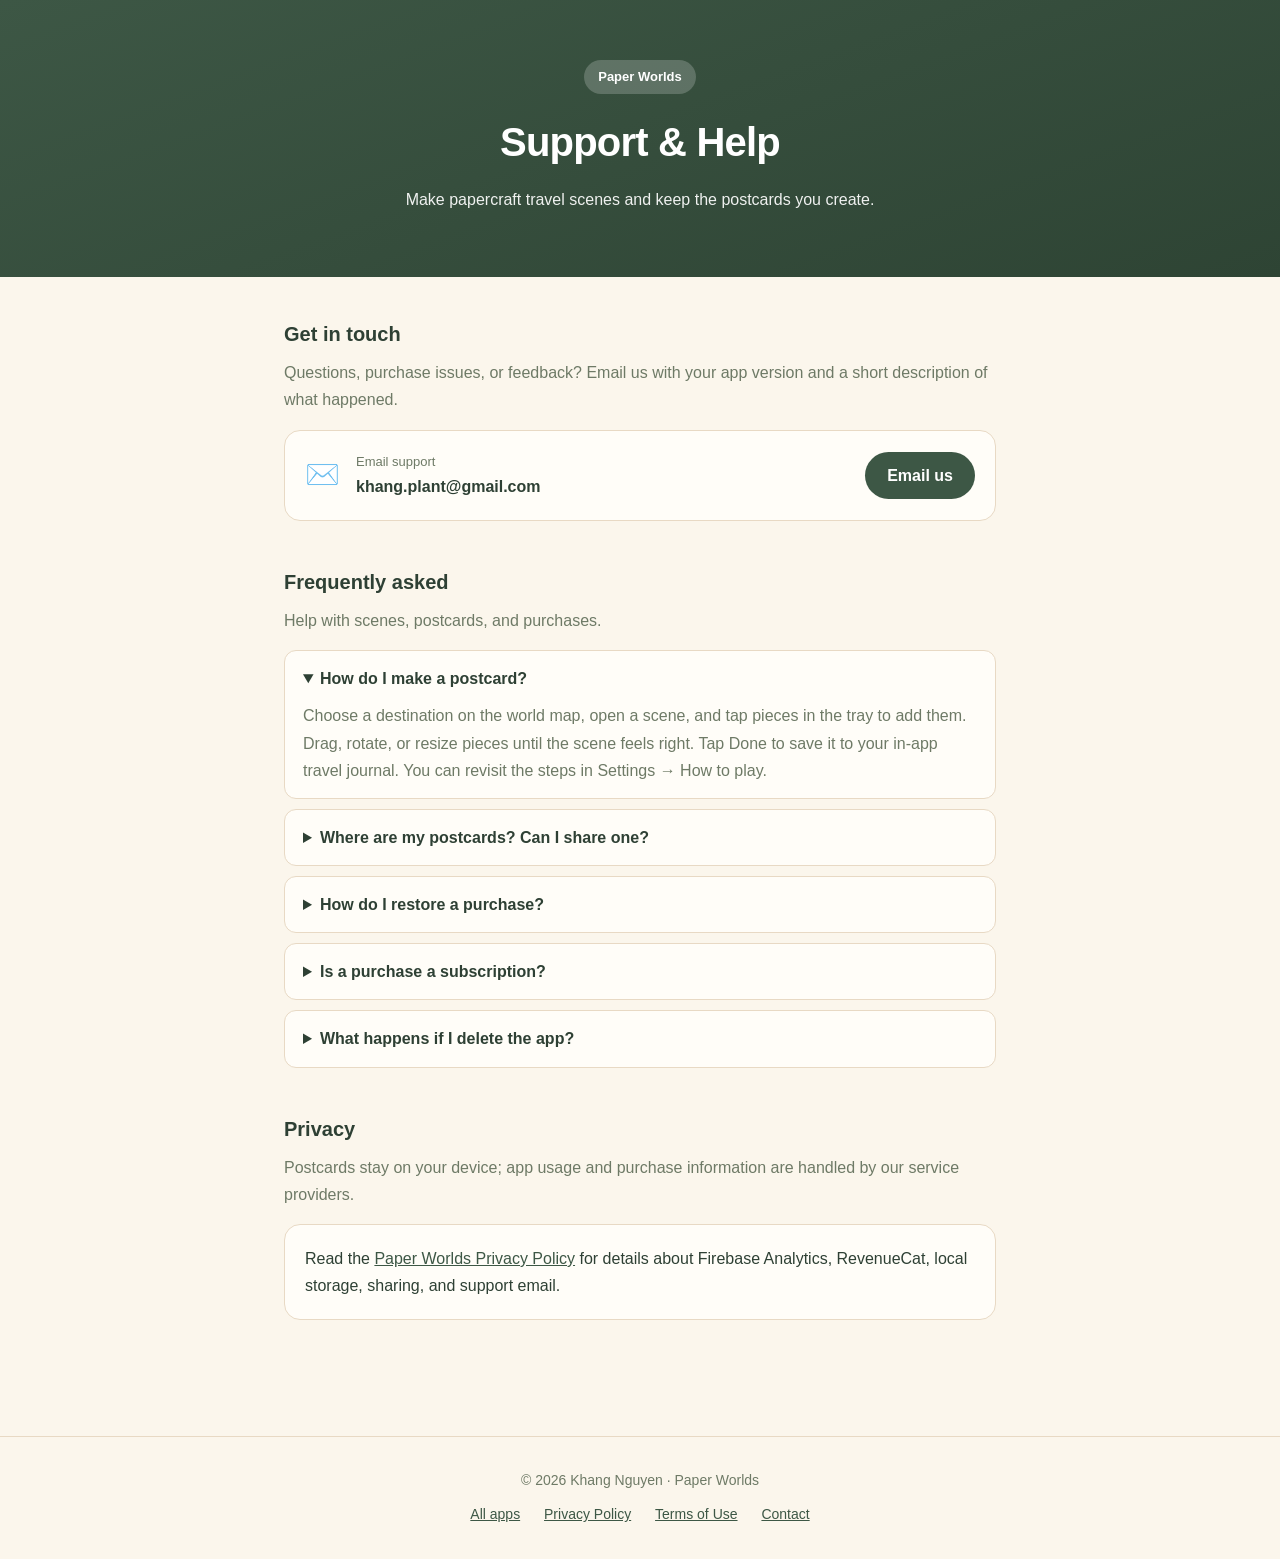
==== paper/index.html @ 3fb50cc5 "handle paper world support" ====
<!DOCTYPE html>
<html lang="en">
<head>
  <meta charset="UTF-8" />
  <meta name="viewport" content="width=device-width, initial-scale=1.0" />
  <title>Support — Paper Worlds</title>
  <meta name="description" content="Help, purchases, and privacy information for Paper Worlds." />
  <link rel="stylesheet" href="../assets/site.css" />
  <style>
    :root {
      --paper: #FBF6EC;
      --paper-card: #FFFDF8;
      --ink: #2E4034;
      --ink-soft: #6E7A66;
      --brand: #3D5745;
      --brand-deep: #2E4434;
      --line: #E8D9C4;
    }
  </style>
</head>
<body>
  <header class="hero">
    <div class="wrap">
      <span class="badge">Paper Worlds</span>
      <h1>Support &amp; Help</h1>
      <p>Make papercraft travel scenes and keep the postcards you create.</p>
    </div>
  </header>

  <main class="wrap">
    <section id="contact">
      <h2>Get in touch</h2>
      <p class="section-sub">Questions, purchase issues, or feedback? Email us with your app version and a short description of what happened.</p>
      <div class="card contact">
        <div class="icon" aria-hidden="true">✉️</div>
        <div class="meta">
          <div class="label">Email support</div>
          <div class="value">khang.plant@gmail.com</div>
        </div>
        <a class="btn" href="mailto:khang.plant@gmail.com?subject=Paper%20Worlds%20Support">Email us</a>
      </div>
    </section>

    <section id="faq">
      <h2>Frequently asked</h2>
      <p class="section-sub">Help with scenes, postcards, and purchases.</p>

      <details open>
        <summary>How do I make a postcard?</summary>
        <p>Choose a destination on the world map, open a scene, and tap pieces in the tray to add them. Drag, rotate, or resize pieces until the scene feels right. Tap Done to save it to your in-app travel journal. You can revisit the steps in Settings → How to play.</p>
      </details>

      <details>
        <summary>Where are my postcards? Can I share one?</summary>
        <p>Open the travel journal and select a postcard. Its Actions menu lets you share, favorite, rename, edit, or delete it. Sharing opens your device's share sheet, where you choose the destination. Paper Worlds does not automatically upload the postcard to us.</p>
      </details>

      <details>
        <summary>How do I restore a purchase?</summary>
        <p>Open Shop and tap Restore purchases while online. Use the same store account you used to buy the pack. If a purchase is still missing, email support with the product name and a description of the issue. Please do not send a full payment card number.</p>
      </details>

      <details>
        <summary>Is a purchase a subscription?</summary>
        <p>No. The destination packs, World Passport, and Support Paper are one-time purchases. World Passport unlocks current and future destination packs; Support Paper is a thank-you purchase and does not unlock destinations. Prices are shown by your app store before you buy.</p>
      </details>

      <details>
        <summary>What happens if I delete the app?</summary>
        <p>Your postcards and local progress are stored on your device. Deleting the app may remove them, and we do not have a server copy to restore. Restore purchases in Shop can recover eligible purchases associated with your store account, but it does not recover your postcards or progress.</p>
      </details>
    </section>

    <section id="privacy">
      <h2>Privacy</h2>
      <p class="section-sub">Postcards stay on your device; app usage and purchase information are handled by our service providers.</p>
      <div class="card">
        <p>Read the <a href="privacy.html">Paper Worlds Privacy Policy</a> for details about Firebase Analytics, RevenueCat, local storage, sharing, and support email.</p>
      </div>
    </section>
  </main>

  <footer>
    <div>© 2026 Khang Nguyen · Paper Worlds</div>
    <div style="margin-top:10px">
      <a href="../">All apps</a>
      <a href="privacy.html">Privacy Policy</a>
      <a href="https://www.apple.com/legal/internet-services/itunes/dev/stdeula/">Terms of Use</a>
      <a href="mailto:khang.plant@gmail.com?subject=Paper%20Worlds%20Support">Contact</a>
    </div>
  </footer>
</body>
</html>
---- assets/site.css ----
/* Layout dùng chung cho mọi app trong site này.
   KHÔNG đặt màu riêng của app nào ở đây. Mỗi trang app override các biến
   dưới đây trong <style>:root{...}</style> của chính nó — nhờ vậy thêm app
   mới không bao giờ phải sửa file này. */

:root {
  --paper: #f6f7f8;
  --paper-card: #ffffff;
  --ink: #1a1d21;
  --ink-soft: #626b75;
  --brand: #3d4753;
  --brand-deep: #262d36;
  --line: #e4e7ea;
}

* { box-sizing: border-box; margin: 0; padding: 0; }

body {
  font-family: -apple-system, BlinkMacSystemFont, "Segoe UI", Roboto,
    Helvetica, Arial, sans-serif;
  color: var(--ink);
  background: var(--paper);
  line-height: 1.7;
  -webkit-font-smoothing: antialiased;
}

a { color: var(--brand); }
a:hover { text-decoration: underline; }

.wrap { max-width: 760px; margin: 0 auto; padding: 0 24px; }

.hero {
  background: linear-gradient(160deg, var(--brand) 0%, var(--brand-deep) 100%);
  color: #fff;
  padding: 60px 24px 64px;
  text-align: center;
}
.hero h1 { font-size: clamp(28px, 5vw, 40px); font-weight: 800; letter-spacing: -0.02em; }
.hero p { opacity: 0.92; margin-top: 10px; }

.badge {
  display: inline-block;
  padding: 6px 14px;
  margin-bottom: 14px;
  border-radius: 999px;
  background: rgba(255, 255, 255, 0.2);
  font-size: 13px;
  font-weight: 600;
}

main.wrap { padding-top: 40px; padding-bottom: 72px; }
section { margin-bottom: 44px; }
h2 { font-size: 20px; font-weight: 700; margin-bottom: 8px; }
.section-sub { color: var(--ink-soft); margin-bottom: 16px; }
p + p { margin-top: 8px; }

.card {
  background: var(--paper-card);
  border: 1px solid var(--line);
  border-radius: 16px;
  padding: 20px;
}

.contact { display: flex; align-items: center; gap: 16px; flex-wrap: wrap; }
.contact .icon { font-size: 28px; line-height: 1; }
.contact .meta { flex: 1; min-width: 170px; }
.contact .label { font-size: 13px; color: var(--ink-soft); }
.contact .value { font-weight: 600; word-break: break-all; }

.btn {
  display: inline-block;
  padding: 10px 22px;
  border-radius: 999px;
  background: var(--brand);
  color: #fff;
  font-weight: 600;
  text-decoration: none;
}
.btn:hover { background: var(--brand-deep); text-decoration: none; }

details {
  background: var(--paper-card);
  border: 1px solid var(--line);
  border-radius: 12px;
  padding: 14px 18px;
  margin-bottom: 10px;
}
details summary { font-weight: 600; cursor: pointer; }
details p { margin-top: 10px; color: var(--ink-soft); }

.lead { font-size: 18px; }
.updated { color: var(--ink-soft); font-size: 14px; margin-top: 8px; }

.app-list { list-style: none; }
.app-list li + li { margin-top: 12px; }
.app-list a { font-weight: 600; }

.back { display: inline-block; margin-top: 28px; font-weight: 600; }

footer {
  border-top: 1px solid var(--line);
  padding: 32px 24px;
  text-align: center;
  color: var(--ink-soft);
  font-size: 14px;
}
footer a { margin: 0 10px; }
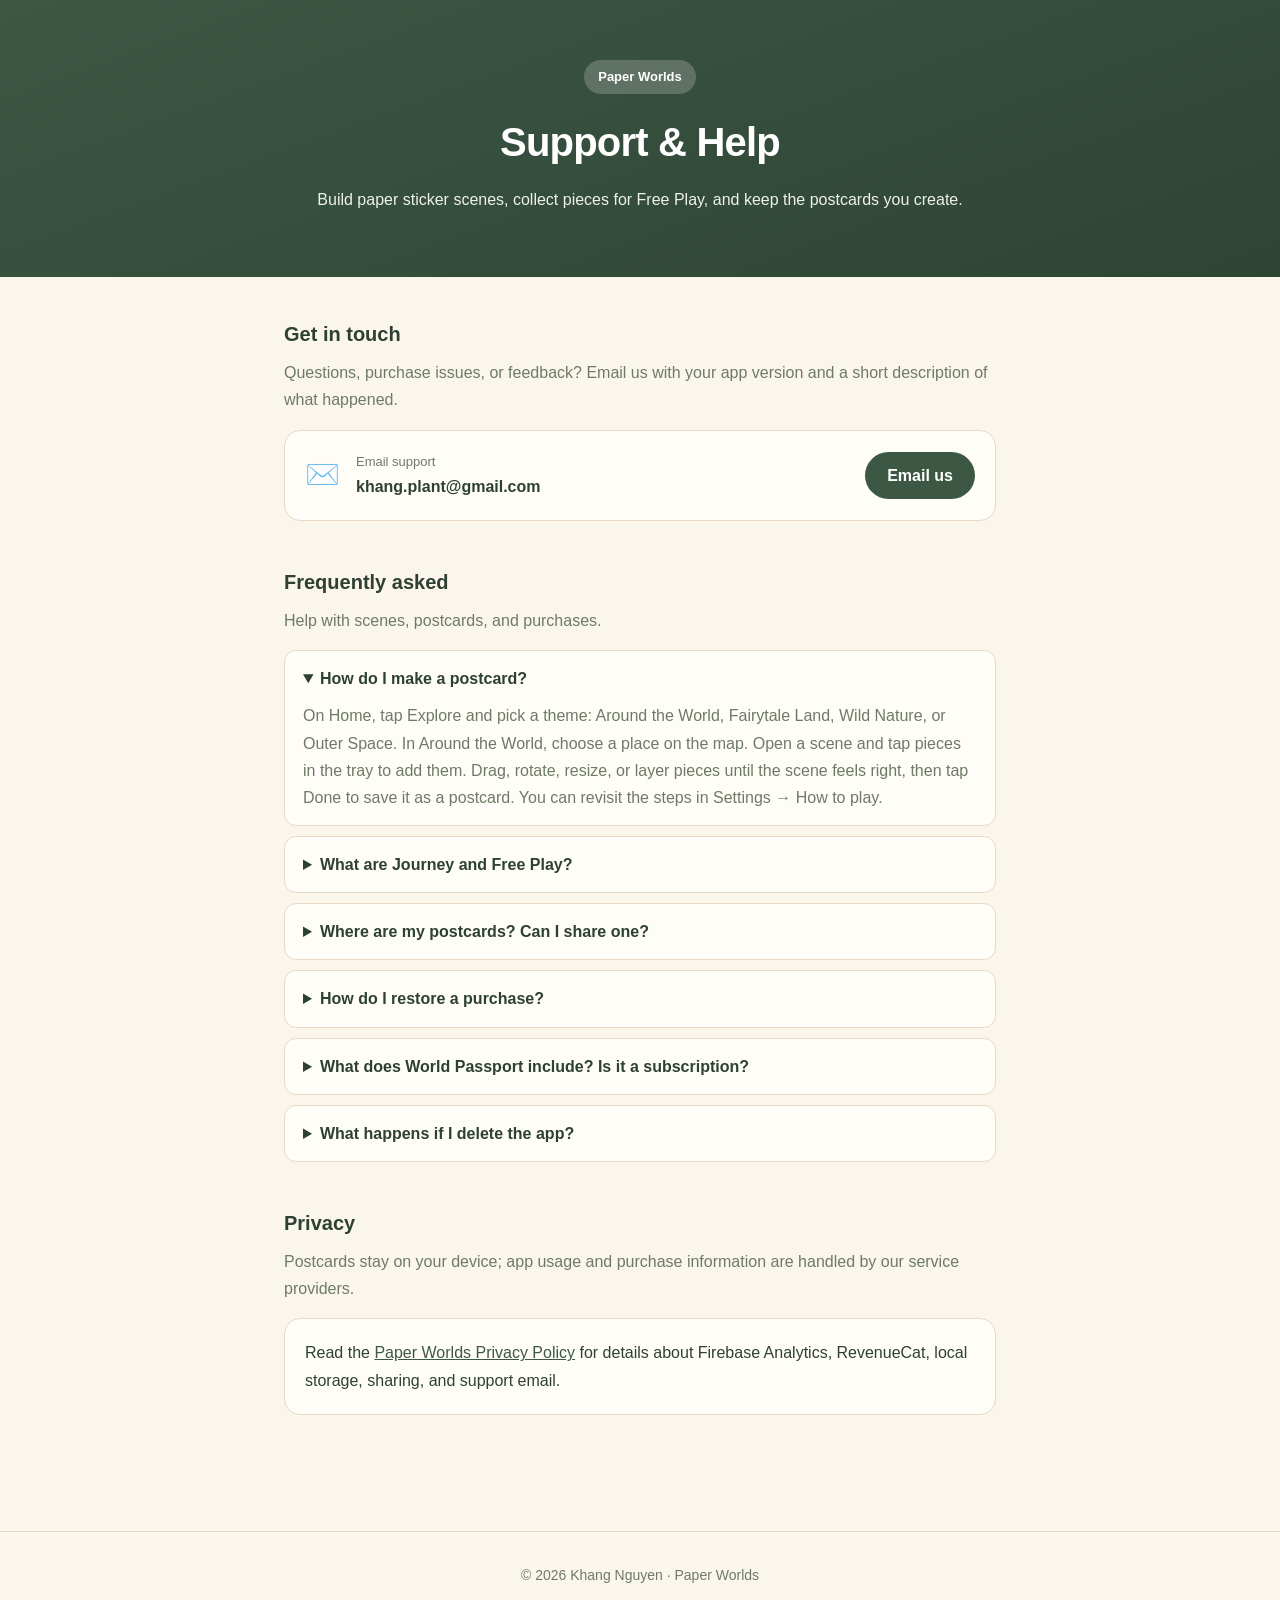
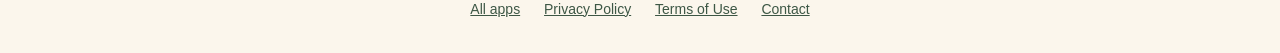
==== commit 0d721cdb: "udapte paper" ====
--- a/paper/index.html
+++ b/paper/index.html
@@ -23,7 +23,7 @@
     <div class="wrap">
       <span class="badge">Paper Worlds</span>
       <h1>Support &amp; Help</h1>
-      <p>Make papercraft travel scenes and keep the postcards you create.</p>
+      <p>Build paper sticker scenes, collect pieces for Free Play, and keep the postcards you create.</p>
     </div>
   </header>
 
@@ -47,22 +47,27 @@
 
       <details open>
         <summary>How do I make a postcard?</summary>
-        <p>Choose a destination on the world map, open a scene, and tap pieces in the tray to add them. Drag, rotate, or resize pieces until the scene feels right. Tap Done to save it to your in-app travel journal. You can revisit the steps in Settings → How to play.</p>
+        <p>On Home, tap Explore and pick a theme: Around the World, Fairytale Land, Wild Nature, or Outer Space. In Around the World, choose a place on the map. Open a scene and tap pieces in the tray to add them. Drag, rotate, resize, or layer pieces until the scene feels right, then tap Done to save it as a postcard. You can revisit the steps in Settings → How to play.</p>
+      </details>
+
+      <details>
+        <summary>What are Journey and Free Play?</summary>
+        <p>Each new discovery scene you complete gives you a sticker. Reaching journey milestones unlocks extra backgrounds. Stickers and backgrounds you have earned can be used as often as you like in Free Play, which you open from Home.</p>
       </details>
 
       <details>
         <summary>Where are my postcards? Can I share one?</summary>
-        <p>Open the travel journal and select a postcard. Its Actions menu lets you share, favorite, rename, edit, or delete it. Sharing opens your device's share sheet, where you choose the destination. Paper Worlds does not automatically upload the postcard to us.</p>
+        <p>On Home, tap Collection to open your travel journal, then select a postcard. Its Actions menu lets you share, favorite, rename, edit, or delete it. Sharing opens your device's share sheet, where you choose the destination. Paper Worlds does not automatically upload the postcard to us.</p>
       </details>
 
       <details>
         <summary>How do I restore a purchase?</summary>
-        <p>Open Shop and tap Restore purchases while online. Use the same store account you used to buy the pack. If a purchase is still missing, email support with the product name and a description of the issue. Please do not send a full payment card number.</p>
+        <p>Tap the shopping-bag button on Home to open the Shop, then tap Restore purchases at the bottom while online. Use the same Apple Account you used to buy World Passport. If a purchase is still missing, email support with a short description of the issue. Please do not send a full payment card number.</p>
       </details>
 
       <details>
-        <summary>Is a purchase a subscription?</summary>
-        <p>No. The destination packs, World Passport, and Support Paper are one-time purchases. World Passport unlocks current and future destination packs; Support Paper is a thank-you purchase and does not unlock destinations. Prices are shown by your app store before you buy.</p>
+        <summary>What does World Passport include? Is it a subscription?</summary>
+        <p>No subscription. World Passport is an optional one-time purchase that unlocks all current and future discovery scenes. Many scenes are free to play without it. Stickers and Free Play backgrounds are still earned by completing scenes; buying World Passport does not grant them right away. The App Store shows the price before you buy.</p>
       </details>
 
       <details>
